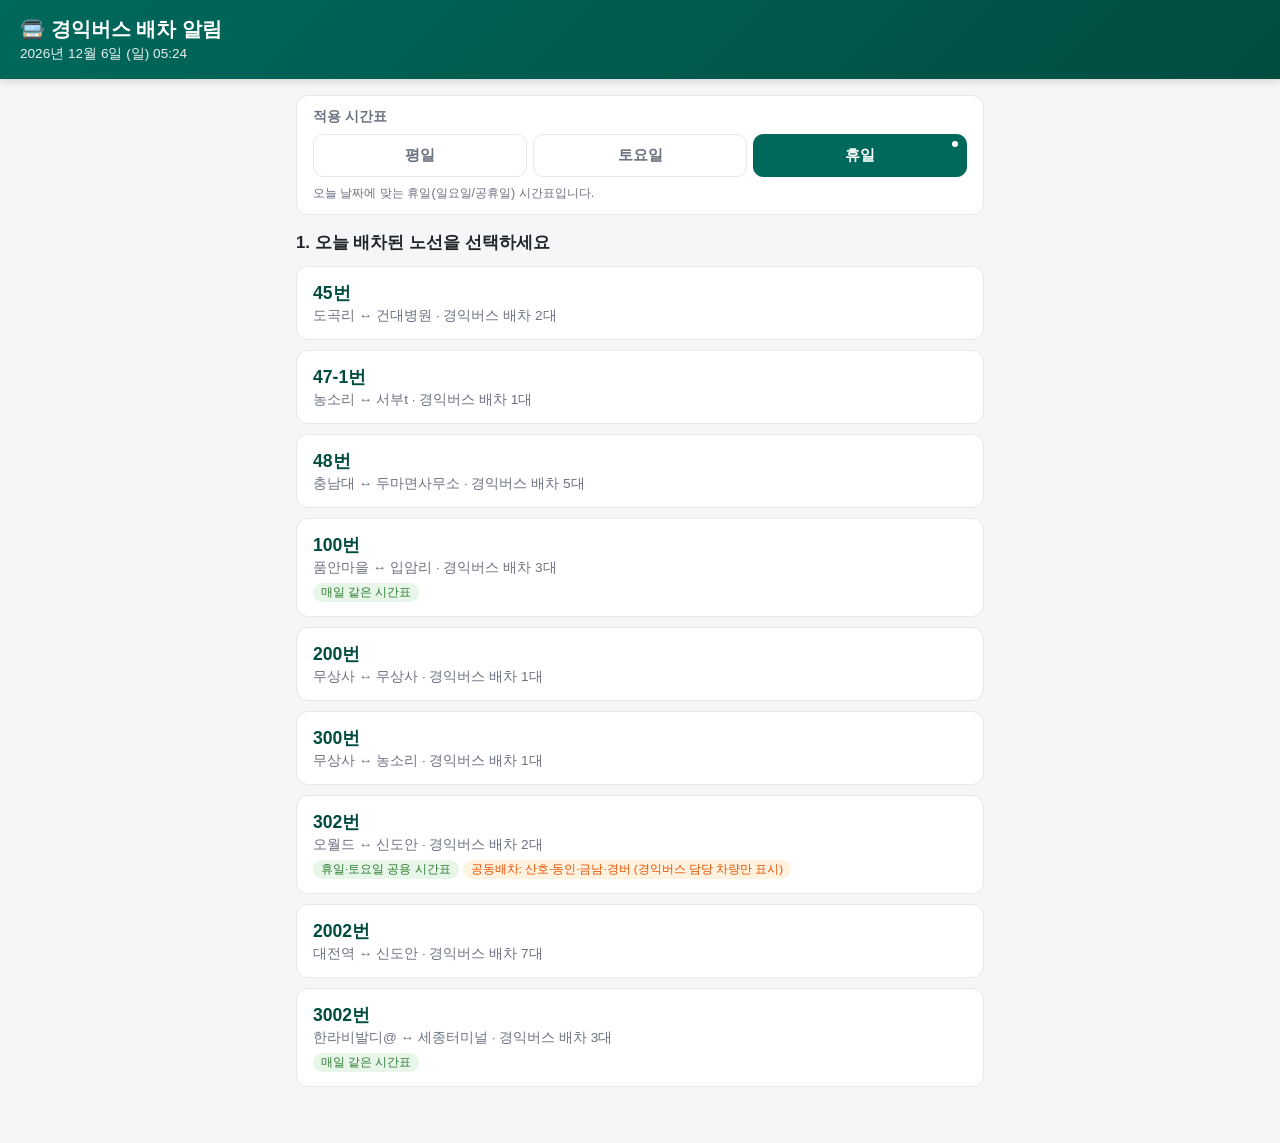
==== bus/index.html @ 18aad572 "자회사 경익버스용 앱 추가 (/bus/) 경익버스 시간표(2026.08)를 같은 방식의 별도 앱으로 구성.  - /bus/ 경로에 웹앱 배포, 경익운수 앱과 완전히 분리   (저장" ====
<!DOCTYPE html>
<html lang="ko">
<head>
<meta charset="UTF-8">
<meta name="viewport" content="width=device-width, initial-scale=1, maximum-scale=1, user-scalable=no, viewport-fit=cover">
<title>경익버스 배차 알림</title>
<meta name="theme-color" content="#00695C">
<link rel="manifest" href="manifest.json">
<link rel="icon" href="icon-192.png">
<link rel="apple-touch-icon" href="icon-192.png">
<link rel="stylesheet" href="style.css">
</head>
<body>

<header class="topbar">
  <div class="topbar-title">🚍 경익버스 배차 알림</div>
  <div class="topbar-date" id="todayInfo">-</div>
  <button id="installBtn" class="install-btn hidden">📲 앱으로 설치</button>
</header>

<main id="app">

  <!-- 요일 구분 확인 바 -->
  <section class="daytype-bar" id="daytypeBar">
    <div class="daytype-current">적용 시간표</div>
    <div class="daytype-tabs" id="dayTabs">
      <button class="day-tab" data-day="weekday">평일</button>
      <button class="day-tab" data-day="saturday">토요일</button>
      <button class="day-tab" data-day="holiday">휴일</button>
    </div>
    <div class="daytype-note" id="dayNote"></div>
  </section>

  <!-- 1단계: 노선 선택 -->
  <section id="view-route" class="view">
    <h2>1. 오늘 배차된 노선을 선택하세요</h2>
    <div class="route-list" id="routeList"></div>
  </section>

  <!-- 2단계: 순번 선택 -->
  <section id="view-trip" class="view hidden">
    <button class="back-btn" id="backToRoute">← 노선 다시 선택</button>
    <h2 id="tripRouteTitle">2. 배차 순번(차번호)을 선택하세요</h2>
    <div class="trip-list" id="tripList"></div>
  </section>

  <!-- 3단계: 알림 대시보드 -->
  <section id="view-dashboard" class="view hidden">
    <button class="back-btn" id="backToRouteFromDash">← 순번 다시 선택</button>

    <div class="dash-header" id="dashHeader"></div>

    <div class="next-departure" id="nextDeparture">
      <div class="nd-label">다음 출발</div>
      <div class="nd-stop" id="ndStop">-</div>
      <div class="nd-time" id="ndTime">--:--</div>
      <div class="nd-countdown" id="ndCountdown">-</div>
    </div>

    <div class="alarm-controls">
      <label for="untilStop">어디까지 운행하시나요? (근무 종료 시점)</label>
      <select id="untilStop"></select>
      <div class="until-hint" id="untilHint"></div>

      <div id="globalLeadBox" class="lead-block">
        <label>몇 분 전에 알려드릴까요? <span class="label-sub">(여러 개 고를 수 있어요)</span></label>
        <div class="lead-options" id="leadOptions">
          <label class="lead-chip"><input type="checkbox" value="30"><span>30분 전</span></label>
          <label class="lead-chip"><input type="checkbox" value="20"><span>20분 전</span></label>
          <label class="lead-chip"><input type="checkbox" value="15"><span>15분 전</span></label>
          <label class="lead-chip"><input type="checkbox" value="10" checked><span>10분 전</span></label>
          <label class="lead-chip"><input type="checkbox" value="5"><span>5분 전</span></label>
        </div>
        <div class="lead-hint" id="leadHint"></div>
      </div>

      <label class="perstop-toggle">
        <input type="checkbox" id="perStopChk">
        <span>출발지마다 다르게 설정하기</span>
      </label>
      <div id="perStopArea" class="hidden"></div>
      <label for="soundProfile" class="sound-label">알림음 종류 (바꾸면 바로 들려드려요)</label>
      <select id="soundProfile"></select>
      <button id="enableAlarmBtn" class="primary-btn">🔔 알림 켜기</button>
      <button id="testSoundBtn" class="secondary-btn">🔊 소리 테스트</button>
      <div class="alarm-status" id="alarmStatus">알림이 꺼져 있습니다</div>
      <div class="volume-hint">
        소리가 작으면 휴대폰 <strong>미디어 볼륨</strong>을 올려주세요.
        (아이폰은 측면 <strong>무음 스위치</strong>가 켜져 있으면 소리가 안 납니다)
      </div>
    </div>

    <div class="alarm-controls calendar-box">
      <div class="cal-title">📅 폰 캘린더에 등록 (화면 꺼져도 알림)</div>
      <p class="cal-desc">
        위 알림은 이 화면이 켜져 있어야 울립니다.
        <strong>화면을 꺼두거나 앱을 닫아도 확실히 받으시려면</strong> 아래 버튼으로
        오늘 출발 시간을 휴대폰 캘린더에 등록하세요. 폰이 알아서 알려줍니다.
      </p>
      <button id="exportIcsBtn" class="primary-btn">📅 오늘 출발시간 캘린더에 등록</button>
      <div class="alarm-status" id="icsStatus"></div>
    </div>

    <h3>오늘의 전체 출발 시간표</h3>
    <ol class="schedule-list" id="scheduleList"></ol>

    <p class="disclaimer">
      ※ 이 알림은 이 화면(브라우저 탭)이 켜져 있는 동안 동작합니다. 화면이 꺼지거나 앱이 완전히 종료되면
      알림이 울리지 않을 수 있으니, 화면을 켜둔 채로 두거나 휴대폰 자체 알람을 보조 수단으로 함께 사용하세요.
    </p>
  </section>

</main>

<!-- 알람 발생 오버레이 -->
<div id="alarmOverlay" class="alarm-overlay hidden">
  <div class="alarm-box">
    <div class="alarm-icon">⏰</div>
    <div class="alarm-title" id="alarmTitle">출발 준비 시간입니다!</div>
    <div class="alarm-detail" id="alarmDetail"></div>
    <button id="dismissAlarmBtn" class="primary-btn">확인</button>
  </div>
</div>

<script src="schedule-data.js"></script>
<script src="app.js"></script>
</body>
</html>
---- bus/style.css ----
:root {
  --primary: #00695C;
  --primary-dark: #004D40;
  --accent: #FF6F00;
  --bg: #F4F6F8;
  --card-bg: #FFFFFF;
  --text: #212529;
  --muted: #6B7280;
  --border: #E5E7EB;
  --danger: #D32F2F;
  --success: #2E7D32;
}

* { box-sizing: border-box; }

body {
  margin: 0;
  font-family: "Malgun Gothic", "Apple SD Gothic Neo", Roboto, sans-serif;
  background: var(--bg);
  color: var(--text);
  padding-bottom: 40px;
}

.topbar {
  background: linear-gradient(135deg, var(--primary), var(--primary-dark));
  color: white;
  padding: 16px 20px calc(16px + env(safe-area-inset-top, 0px));
  padding-top: max(16px, env(safe-area-inset-top));
  position: sticky;
  top: 0;
  z-index: 10;
  box-shadow: 0 2px 8px rgba(0,0,0,0.15);
}

.topbar-title {
  font-size: 1.25rem;
  font-weight: 700;
}

.topbar-date {
  font-size: 0.85rem;
  opacity: 0.9;
  margin-top: 2px;
}

.install-btn {
  margin-top: 10px;
  background: white;
  color: var(--primary-dark);
  border: none;
  border-radius: 10px;
  padding: 8px 14px;
  font-size: 0.85rem;
  font-weight: 700;
  cursor: pointer;
}

.install-btn:active { background: #DCEFEC; }

main {
  max-width: 720px;
  margin: 0 auto;
  padding: 16px;
}

.daytype-bar {
  background: var(--card-bg);
  border: 1px solid var(--border);
  border-radius: 12px;
  padding: 12px 16px;
  margin-bottom: 16px;
  display: flex;
  flex-wrap: wrap;
  align-items: center;
  gap: 8px;
}

.daytype-current {
  width: 100%;
  font-size: 0.85rem;
  color: var(--muted);
  font-weight: 700;
}

.daytype-tabs {
  display: flex;
  gap: 6px;
  width: 100%;
}

.day-tab {
  flex: 1;
  padding: 10px 6px;
  border: 1.5px solid var(--border);
  background: var(--card-bg);
  color: var(--muted);
  border-radius: 10px;
  font-size: 0.95rem;
  font-weight: 700;
  cursor: pointer;
  position: relative;
}

.day-tab.active {
  background: var(--primary);
  border-color: var(--primary);
  color: #fff;
}

/* 오늘 날짜에 해당하는 요일에 점 표시 */
.day-tab.is-today::after {
  content: "";
  position: absolute;
  top: 6px;
  right: 8px;
  width: 6px;
  height: 6px;
  border-radius: 50%;
  background: var(--accent);
}

.day-tab.is-today.active::after { background: #fff; }

.daytype-note {
  width: 100%;
  font-size: 0.78rem;
  color: var(--muted);
  line-height: 1.4;
}

.daytype-note.warn {
  color: #E65100;
  font-weight: 700;
}

h2 {
  font-size: 1.05rem;
  margin: 8px 0 12px;
}

h3 {
  font-size: 1rem;
  margin: 24px 0 10px;
  color: var(--primary-dark);
}

.hidden { display: none !important; }

.back-btn {
  background: none;
  border: none;
  color: var(--primary);
  font-size: 0.9rem;
  padding: 6px 0;
  margin-bottom: 8px;
  cursor: pointer;
}

.route-list {
  display: flex;
  flex-direction: column;
  gap: 10px;
}

.route-card {
  background: var(--card-bg);
  border: 1px solid var(--border);
  border-radius: 12px;
  padding: 14px 16px;
  text-align: left;
  cursor: pointer;
  transition: transform 0.1s, box-shadow 0.1s;
}

.route-card:active {
  transform: scale(0.98);
}

.route-card .rc-name {
  font-size: 1.1rem;
  font-weight: 700;
  color: var(--primary-dark);
}

.route-card .rc-path {
  font-size: 0.85rem;
  color: var(--muted);
  margin-top: 2px;
}

.route-card .rc-daykind {
  display: inline-block;
  margin-top: 6px;
  margin-right: 4px;
  font-size: 0.72rem;
  background: #E8F5E9;
  color: #2E7D32;
  padding: 2px 8px;
  border-radius: 999px;
}

.dash-header .dh-kind {
  font-size: 0.78rem;
  opacity: 0.85;
}

.route-card .rc-joint {
  display: inline-block;
  margin-top: 6px;
  font-size: 0.72rem;
  background: #FFF3E0;
  color: #E65100;
  padding: 2px 8px;
  border-radius: 999px;
}

.trip-list {
  display: grid;
  grid-template-columns: repeat(auto-fill, minmax(140px, 1fr));
  gap: 10px;
}

.trip-card {
  background: var(--card-bg);
  border: 1px solid var(--border);
  border-radius: 12px;
  padding: 12px;
  text-align: center;
  cursor: pointer;
}

.trip-card:active { transform: scale(0.97); }

.trip-card.selected {
  border-color: var(--primary);
  border-width: 2px;
  background: #DCEFEC;
}

.trip-card.selected::before {
  content: "선택됨";
  display: block;
  font-size: 0.68rem;
  color: var(--primary);
  font-weight: 700;
  margin-bottom: 2px;
}

.trip-card .tc-num {
  font-size: 1.3rem;
  font-weight: 800;
  color: var(--primary);
}

.trip-card .tc-num::after {
  content: "번차";
  font-size: 0.7rem;
  font-weight: 400;
  color: var(--muted);
  margin-left: 3px;
}

.trip-card .tc-range {
  font-size: 0.78rem;
  color: var(--muted);
  margin-top: 4px;
}

.trip-card .tc-sub {
  display: inline-block;
  margin-top: 6px;
  font-size: 0.7rem;
  background: #DCEFEC;
  color: var(--primary-dark);
  padding: 2px 6px;
  border-radius: 6px;
}

.dash-header {
  background: linear-gradient(135deg, var(--primary), var(--primary-dark));
  color: white;
  border-radius: 14px;
  padding: 16px;
  margin-bottom: 16px;
}

.dash-header .dh-route {
  font-size: 1.2rem;
  font-weight: 800;
}

.dash-header .dh-sub {
  font-size: 0.85rem;
  opacity: 0.9;
  margin-top: 4px;
}

.next-departure {
  background: var(--card-bg);
  border: 2px solid var(--primary);
  border-radius: 14px;
  padding: 18px;
  text-align: center;
  margin-bottom: 16px;
}

.nd-label {
  font-size: 0.8rem;
  color: var(--muted);
}

.nd-stop {
  font-size: 1.1rem;
  font-weight: 700;
  margin-top: 4px;
}

.nd-time {
  font-size: 2.2rem;
  font-weight: 800;
  color: var(--primary-dark);
  margin-top: 2px;
}

.nd-countdown {
  font-size: 1rem;
  color: var(--accent);
  font-weight: 600;
  margin-top: 4px;
}

.alarm-controls {
  background: var(--card-bg);
  border: 1px solid var(--border);
  border-radius: 12px;
  padding: 14px 16px;
  display: flex;
  flex-wrap: wrap;
  align-items: center;
  gap: 10px;
  margin-bottom: 8px;
}

.alarm-controls label {
  font-size: 0.85rem;
  color: var(--muted);
  width: 100%;
}

.alarm-controls .sound-label { margin-top: 4px; }

.lead-options {
  display: flex;
  flex-wrap: wrap;
  gap: 8px;
  width: 100%;
}

.lead-chip {
  flex: 1 1 auto;
  min-width: 84px;
  width: auto !important;
  margin: 0;
  cursor: pointer;
}

.lead-chip input { display: none; }

.lead-chip span {
  display: block;
  text-align: center;
  padding: 10px 6px;
  border: 1.5px solid var(--border);
  border-radius: 10px;
  font-size: 0.9rem;
  font-weight: 700;
  color: var(--muted);
  background: var(--card-bg);
}

.lead-chip input:checked + span {
  background: var(--primary);
  border-color: var(--primary);
  color: #fff;
}

.label-sub {
  font-weight: 400;
  font-size: 0.78rem;
}

.lead-hint {
  width: 100%;
  font-size: 0.78rem;
  color: var(--muted);
  line-height: 1.5;
}

.lead-block { width: 100%; }

.perstop-toggle {
  display: flex !important;
  align-items: center;
  gap: 8px;
  width: 100%;
  font-size: 0.85rem;
  color: var(--text) !important;
  cursor: pointer;
  padding: 8px 0;
}

.perstop-toggle input { width: 18px; height: 18px; flex: none; }

#perStopArea { width: 100%; }

.stop-group {
  border: 1px solid var(--border);
  border-radius: 10px;
  padding: 12px;
  margin-bottom: 10px;
  background: var(--card-bg);
}

.stop-group .stop-name {
  font-size: 0.9rem;
  font-weight: 700;
  color: var(--primary-dark);
  margin-bottom: 8px;
}

.stop-group .stop-name .stop-count {
  font-weight: 400;
  font-size: 0.78rem;
  color: var(--muted);
  margin-left: 6px;
}

.lead-hint.warn { color: var(--danger); font-weight: 700; }

.until-hint {
  width: 100%;
  font-size: 0.78rem;
  color: var(--muted);
  line-height: 1.5;
}

#untilStop {
  width: 100%;
  padding: 10px;
  border-radius: 8px;
  border: 1px solid var(--border);
  font-size: 0.95rem;
  background: var(--card-bg);
  color: var(--text);
}

/* 근무 종료 이후 구간은 알림이 없다는 것을 눈으로 알 수 있게 */
.schedule-list li.after-shift {
  opacity: 0.45;
}

.schedule-list li.shift-end {
  border-bottom: 2px solid var(--accent);
}

/* 차고지가 아니라 중간에서 출발하는 편 — 잘못 찾아가지 않도록 눈에 띄게 */
.sl-mid {
  display: inline-block;
  font-size: 0.68rem;
  font-weight: 700;
  color: #fff;
  background: var(--accent);
  padding: 1px 7px;
  border-radius: 999px;
  margin-left: 6px;
}

.schedule-list li.mid-start .sl-stop { font-weight: 700; }

/* 그 회차에만 지원운행으로 들르는 곳 (출발지 표시와 구분되는 색) */
.sl-via {
  display: inline-block;
  font-size: 0.68rem;
  font-weight: 700;
  color: var(--primary-dark);
  background: #DCEFEC;
  padding: 1px 7px;
  border-radius: 999px;
  margin-left: 6px;
}

.sl-noalarm {
  font-size: 0.68rem;
  color: var(--muted);
  margin-left: 6px;
}

#soundProfile {
  width: 100%;
  padding: 10px;
  border-radius: 8px;
  border: 1px solid var(--border);
  font-size: 0.95rem;
  background: var(--card-bg);
  color: var(--text);
}

.alarm-controls select {
  padding: 8px 10px;
  border-radius: 8px;
  border: 1px solid var(--border);
  font-size: 0.95rem;
}

.primary-btn {
  background: var(--primary);
  color: white;
  border: none;
  border-radius: 10px;
  padding: 10px 18px;
  font-size: 0.95rem;
  font-weight: 700;
  cursor: pointer;
}

.primary-btn:active { background: var(--primary-dark); }

.secondary-btn {
  background: var(--card-bg);
  color: var(--primary);
  border: 1.5px solid var(--primary);
  border-radius: 10px;
  padding: 10px 16px;
  font-size: 0.95rem;
  font-weight: 700;
  cursor: pointer;
}

.secondary-btn:active { background: #DCEFEC; }

.alarm-status {
  width: 100%;
  font-size: 0.8rem;
  color: var(--muted);
}

.alarm-status.on {
  color: var(--success);
  font-weight: 700;
}

.volume-hint {
  width: 100%;
  font-size: 0.78rem;
  color: var(--muted);
  line-height: 1.5;
  background: #FFF8E1;
  border-radius: 8px;
  padding: 8px 10px;
}

.volume-hint strong { color: var(--accent); }

.calendar-box {
  border-color: var(--success);
  margin-top: 10px;
}

.calendar-box .cal-title {
  width: 100%;
  font-weight: 700;
  color: var(--success);
  font-size: 0.95rem;
}

.calendar-box .cal-desc {
  width: 100%;
  margin: 0;
  font-size: 0.8rem;
  color: var(--muted);
  line-height: 1.5;
}

.calendar-box .primary-btn {
  background: var(--success);
  width: 100%;
}

.calendar-box .primary-btn:active { background: #1B5E20; }

.schedule-list {
  list-style: none;
  padding: 0;
  margin: 0;
  background: var(--card-bg);
  border: 1px solid var(--border);
  border-radius: 12px;
  overflow: hidden;
}

.schedule-list li {
  display: flex;
  align-items: center;
  justify-content: space-between;
  padding: 12px 16px;
  border-bottom: 1px solid var(--border);
  font-size: 0.95rem;
}

.schedule-list li:last-child { border-bottom: none; }

.schedule-list li.past {
  opacity: 0.4;
  text-decoration: line-through;
}

.schedule-list li.next {
  background: #DCEFEC;
  font-weight: 700;
}

.sl-stop {
  color: var(--text);
}

.sl-note {
  font-size: 0.72rem;
  color: var(--muted);
  margin-left: 6px;
}

.sl-time {
  font-weight: 700;
  color: var(--primary-dark);
}

.disclaimer {
  font-size: 0.75rem;
  color: var(--muted);
  margin-top: 18px;
  line-height: 1.5;
}

.alarm-overlay {
  position: fixed;
  inset: 0;
  background: rgba(211, 47, 47, 0.96);
  z-index: 100;
  display: flex;
  align-items: center;
  justify-content: center;
  animation: flash 1s infinite;
}

@keyframes flash {
  0%, 100% { background: rgba(211, 47, 47, 0.96); }
  50% { background: rgba(255, 111, 0, 0.96); }
}

.alarm-box {
  background: white;
  border-radius: 20px;
  padding: 32px 24px;
  text-align: center;
  max-width: 90%;
  width: 360px;
}

.alarm-icon { font-size: 3.5rem; }

.alarm-title {
  font-size: 1.3rem;
  font-weight: 800;
  color: var(--danger);
  margin: 10px 0;
}

.alarm-detail {
  font-size: 1.1rem;
  margin-bottom: 20px;
}

@media (prefers-color-scheme: dark) {
  :root {
    --bg: #121417;
    --card-bg: #1E2126;
    --text: #F1F3F5;
    --muted: #9AA3AD;
    --border: #2D3238;
  }
  .route-card .rc-joint { background: #3A2A12; color: #FFB74D; }
  .route-card .rc-daykind { background: #16301B; color: #A5D6A7; }
  .trip-card .tc-sub { background: #0B3B35; color: #80CBC4; }
  .trip-card.selected { background: #0B3B35; }
  .next-departure { border-color: #4DB6AC; }
  .schedule-list li.next { background: #0B3B35; }
  .secondary-btn:active { background: #0B3B35; }
  .volume-hint { background: #3A2A12; }
  .daytype-note.warn { color: #FFB74D; }
}
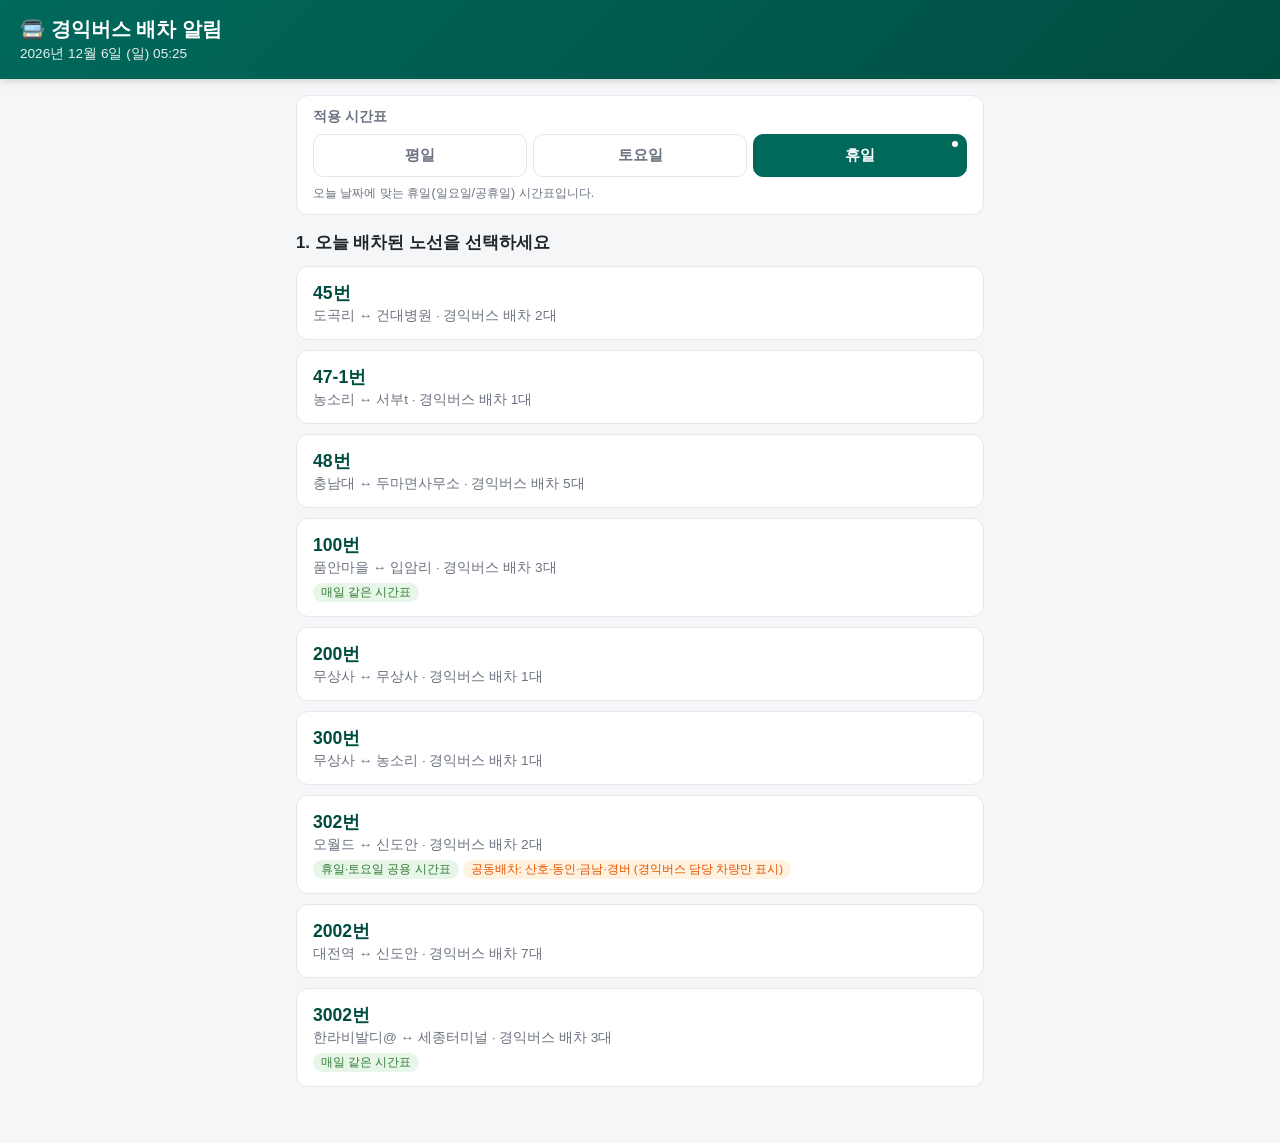
==== commit fff63cb1: "알림 켜기/끄기를 버튼 두 개로 분리 버튼 하나가 글자만 바뀌니 지금 어느 상태인지 헷갈린다는 의견 반영.  - [🔔 알림 켜기] [🔕 알림 끄기] 를 나란히 배치하고   지금 상" ====
--- a/bus/index.html
+++ b/bus/index.html
@@ -81,7 +81,10 @@
       <div id="perStopArea" class="hidden"></div>
       <label for="soundProfile" class="sound-label">알림음 종류 (바꾸면 바로 들려드려요)</label>
       <select id="soundProfile"></select>
-      <button id="enableAlarmBtn" class="primary-btn">🔔 알림 켜기</button>
+      <div class="alarm-toggle">
+        <button id="alarmOnBtn" class="alarm-btn on-btn">🔔 알림 켜기</button>
+        <button id="alarmOffBtn" class="alarm-btn off-btn">🔕 알림 끄기</button>
+      </div>
       <button id="testSoundBtn" class="secondary-btn">🔊 소리 테스트</button>
       <div class="alarm-status" id="alarmStatus">알림이 꺼져 있습니다</div>
       <div class="volume-hint">
--- a/bus/style.css
+++ b/bus/style.css
@@ -538,15 +538,59 @@
 
 .secondary-btn:active { background: #DCEFEC; }
 
+/* 알림이 켜졌는지 꺼졌는지 한눈에 보이도록 배경색까지 바꾼다 */
 .alarm-status {
   width: 100%;
-  font-size: 0.8rem;
-  color: var(--muted);
+  font-size: 0.88rem;
+  font-weight: 700;
+  color: var(--muted);
+  background: #ECEFF1;
+  padding: 11px 13px;
+  border-radius: 10px;
+  line-height: 1.5;
 }
 
 .alarm-status.on {
-  color: var(--success);
-  font-weight: 700;
+  color: #1B5E20;
+  background: #D9F0DB;
+}
+
+/* 켜기·끄기 버튼을 나란히 두고, 지금 상태인 쪽을 칠해서 보여준다 */
+.alarm-toggle {
+  display: flex;
+  gap: 8px;
+  width: 100%;
+}
+
+.alarm-btn {
+  flex: 1;
+  padding: 14px 8px;
+  border: 2px solid var(--border);
+  background: var(--card-bg);
+  color: var(--muted);
+  border-radius: 10px;
+  font-size: 1rem;
+  font-weight: 700;
+  cursor: pointer;
+}
+
+/* 지금 켜져 있음 */
+.alarm-btn.on-btn.active {
+  background: var(--success);
+  border-color: var(--success);
+  color: #fff;
+}
+
+/* 지금 꺼져 있음 */
+.alarm-btn.off-btn.active {
+  background: #546E7A;
+  border-color: #546E7A;
+  color: #fff;
+}
+
+/* 선택되지 않은 쪽을 눌렀을 때 */
+.alarm-btn:not(.active):active {
+  background: #ECEFF1;
 }
 
 .volume-hint {
